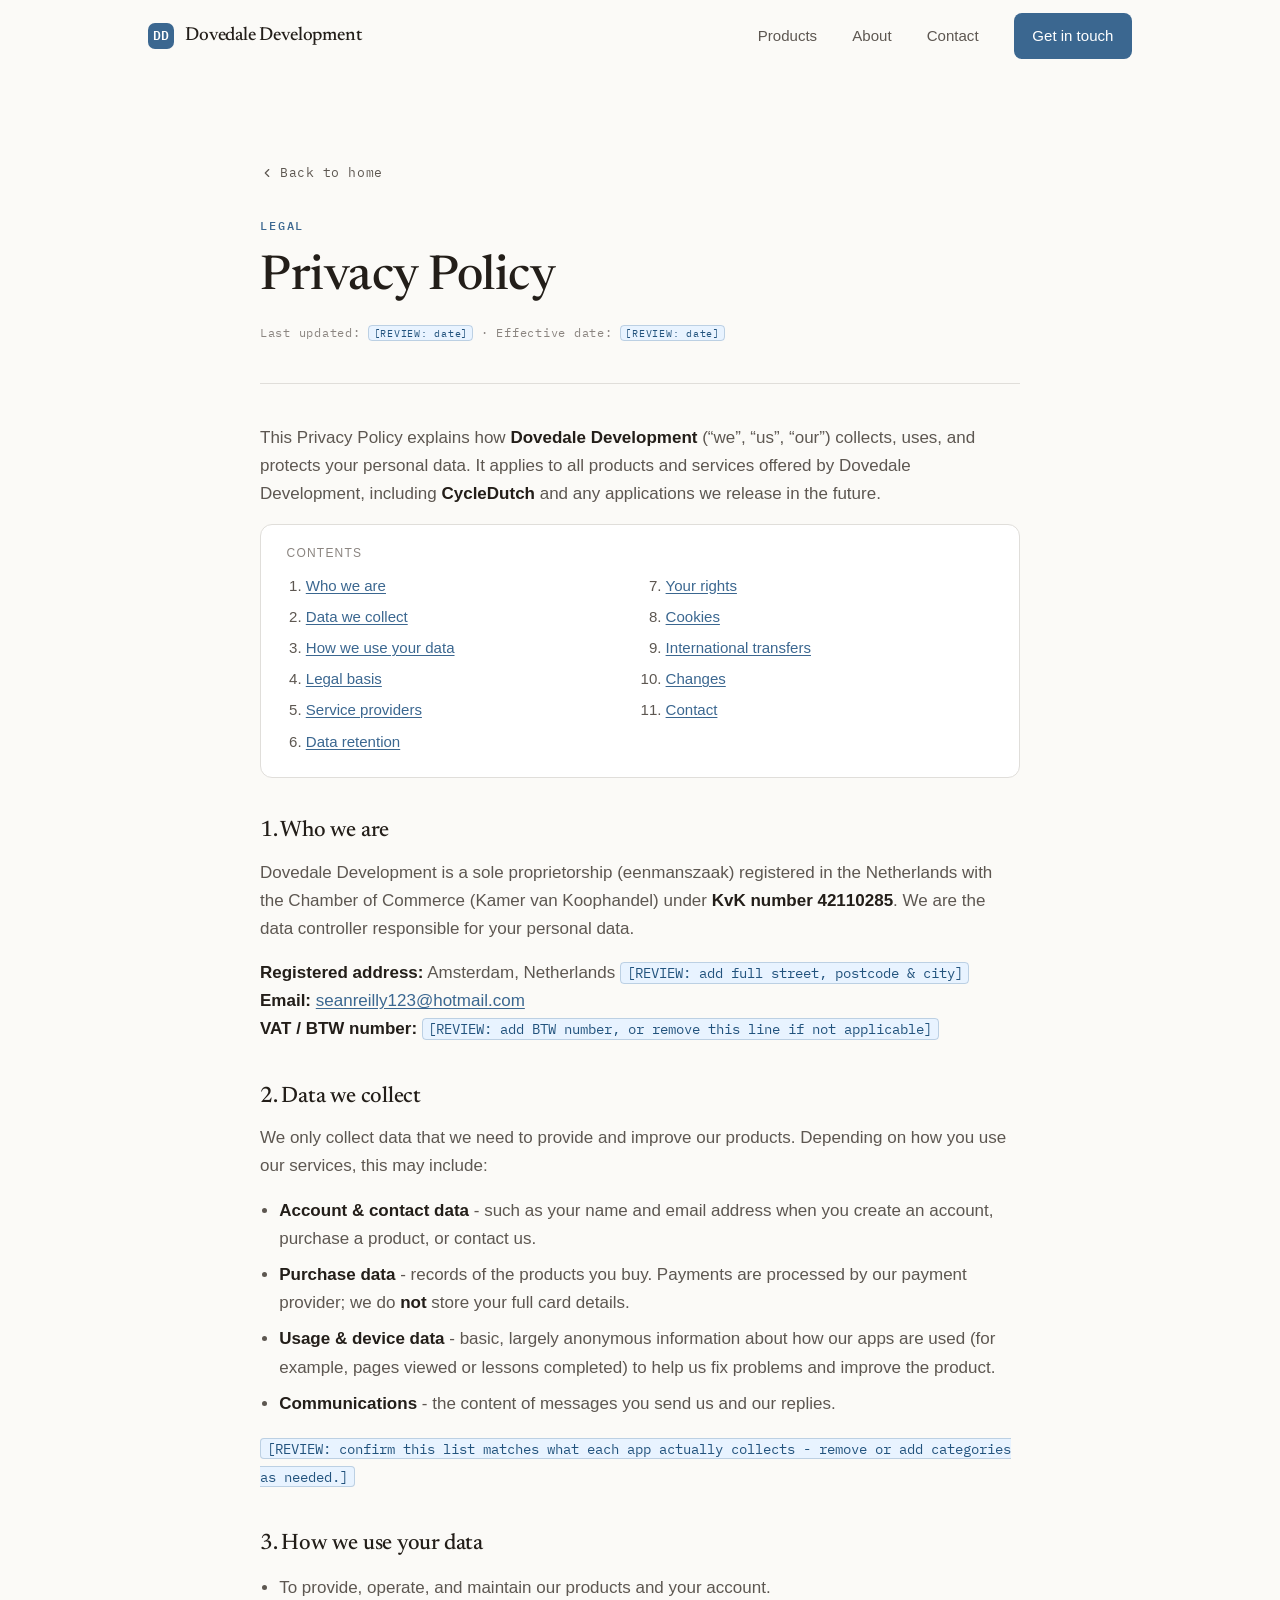
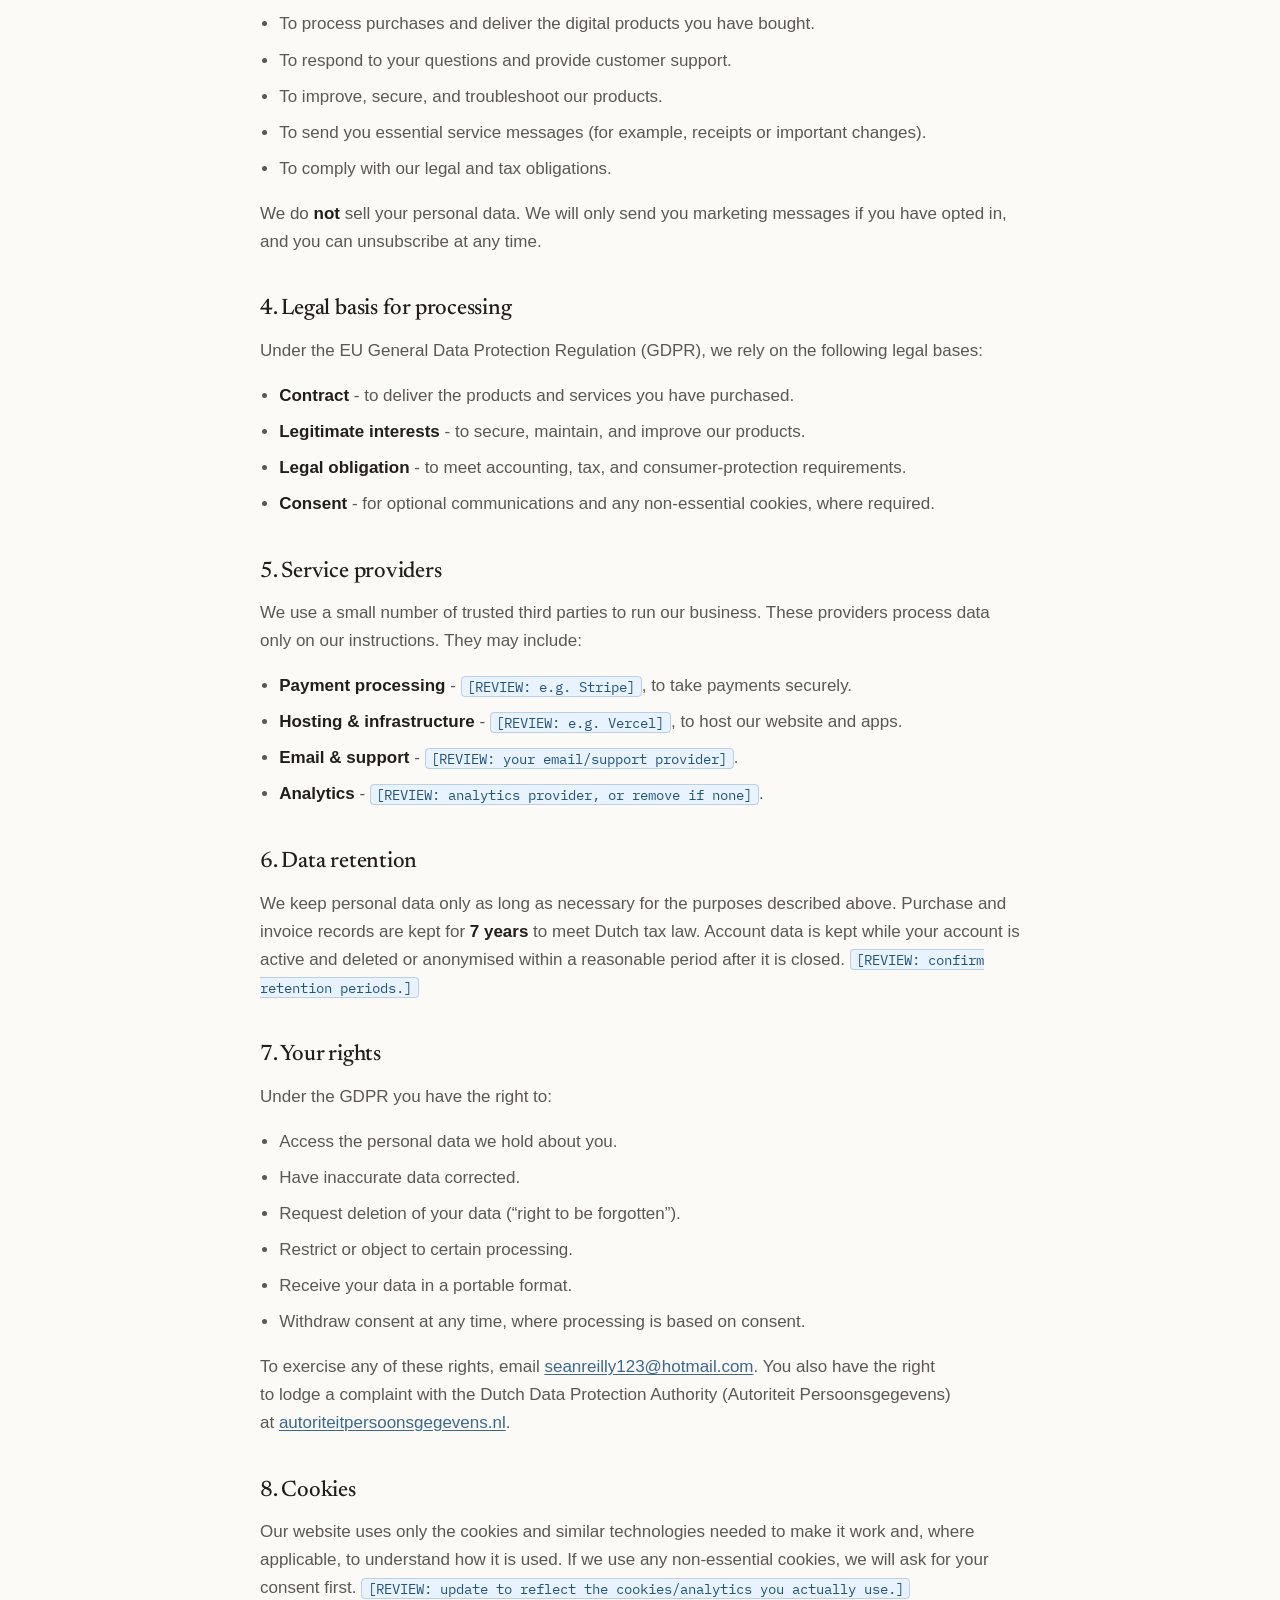
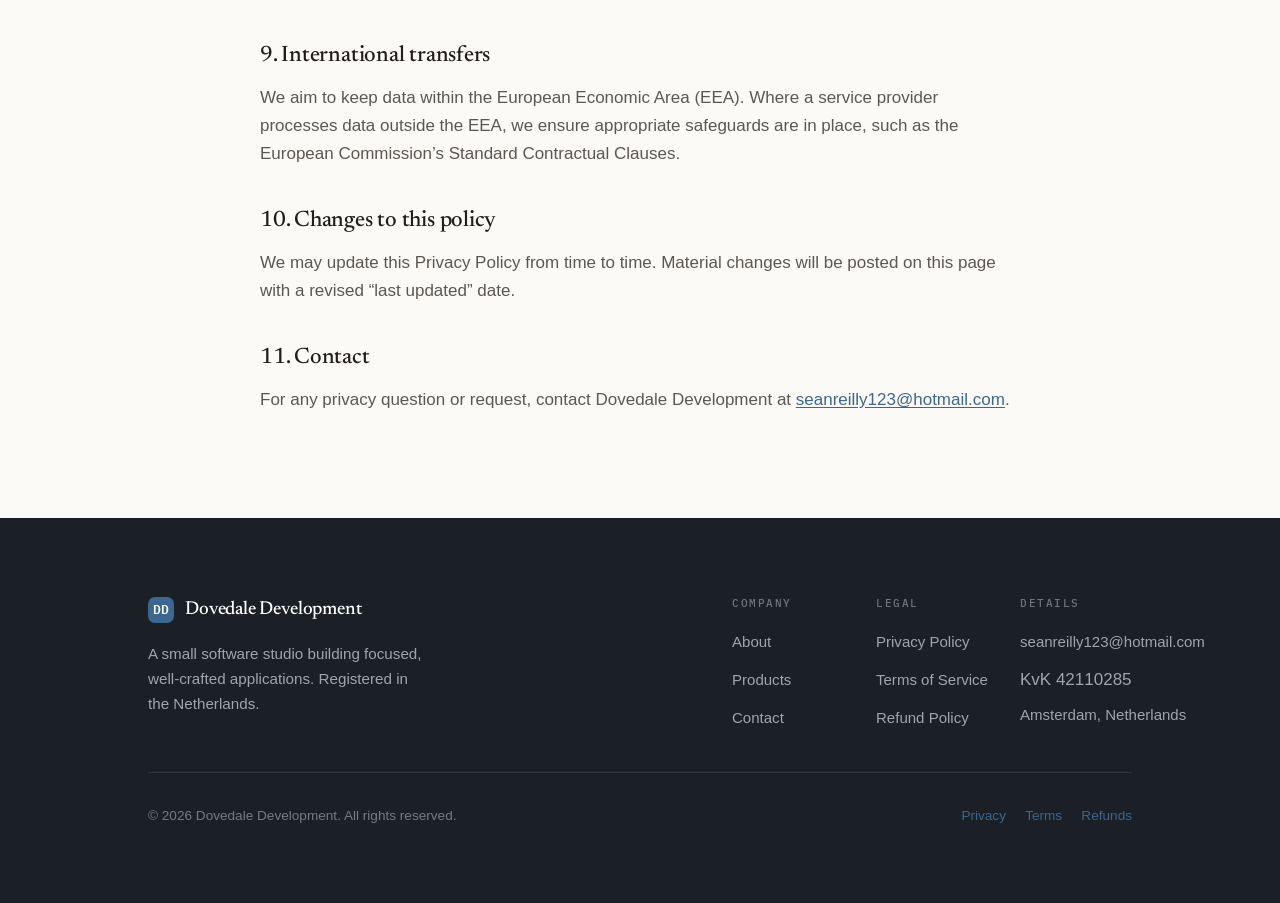
==== privacy.html @ bddafde1 "Add initial implementation of site structure and styles" ====
<!doctype html>
<html lang="en">
  <head>
    <meta charset="UTF-8" />
    <meta name="viewport" content="width=device-width, initial-scale=1.0" />
    <title>Privacy Policy - Dovedale Development</title>
    <meta
      name="description"
      content="Privacy Policy for Dovedale Development and all products it offers, including CycleDutch. Registered in the Netherlands (KvK 42110285)."
    />
    <link
      rel="canonical"
      href="https://dovedaledevelopment.vercel.app/privacy.html"
    />
    <meta property="og:type" content="article" />
    <meta property="og:site_name" content="Dovedale Development" />
    <meta property="og:title" content="Privacy Policy - Dovedale Development" />
    <meta
      property="og:description"
      content="How Dovedale Development collects, uses, and protects personal data across all its products."
    />
    <meta
      property="og:url"
      content="https://dovedaledevelopment.vercel.app/privacy.html"
    />
    <link
      rel="icon"
      href="data:image/svg+xml,%3Csvg xmlns='http://www.w3.org/2000/svg' viewBox='0 0 32 32'%3E%3Crect width='32' height='32' rx='8' fill='%23425a8b'/%3E%3Ctext x='16' y='22' font-family='monospace' font-size='15' font-weight='700' fill='white' text-anchor='middle'%3EDD%3C/text%3E%3C/svg%3E"
    />
    <link rel="preconnect" href="https://fonts.googleapis.com" />
    <link rel="preconnect" href="https://fonts.gstatic.com" crossorigin />
    <link
      href="https://fonts.googleapis.com/css2?family=Newsreader:opsz,wght@6..72,400;6..72,500;6..72,600&family=IBM+Plex+Mono:wght@400;500;600&display=swap"
      rel="stylesheet"
    />
    <link rel="stylesheet" href="styles.css" />
  </head>
  <body>
    <a class="skip-link" href="#main">Skip to content</a>

    <header class="site-header">
      <div class="wrap header-inner">
        <a
          class="brand"
          href="index.html"
          aria-label="Dovedale Development home"
        >
          <span class="mark" aria-hidden="true">DD</span>
          Dovedale Development
        </a>
        <nav class="nav" aria-label="Primary">
          <a href="index.html#products">Products</a>
          <a href="index.html#about">About</a>
          <a href="index.html#contact">Contact</a>
          <a class="btn" href="mailto:seanreilly123@hotmail.com"
            >Get in touch</a
          >
        </nav>
        <button
          class="nav-toggle"
          type="button"
          aria-label="Toggle navigation"
          aria-expanded="false"
        >
          <svg
            viewBox="0 0 24 24"
            fill="none"
            stroke="currentColor"
            stroke-width="2"
            aria-hidden="true"
          >
            <path d="M3 6h18M3 12h18M3 18h18" stroke-linecap="round" />
          </svg>
        </button>
      </div>
    </header>

    <main id="main" class="doc">
      <div class="wrap">
        <div class="doc-inner">
          <a class="back-link" href="index.html">
            <svg
              viewBox="0 0 24 24"
              fill="none"
              stroke="currentColor"
              stroke-width="2"
              aria-hidden="true"
            >
              <path
                d="M15 18l-6-6 6-6"
                stroke-linecap="round"
                stroke-linejoin="round"
              />
            </svg>
            Back to home
          </a>

          <div class="doc-head">
            <p class="eyebrow">Legal</p>
            <h1>Privacy Policy</h1>
            <p class="updated">
              Last updated: <span class="review">[REVIEW: date]</span> ·
              Effective date: <span class="review">[REVIEW: date]</span>
            </p>
          </div>

          <div class="doc-body">
            <p>
              This Privacy Policy explains how
              <strong>Dovedale Development</strong>
              (&ldquo;we&rdquo;, &ldquo;us&rdquo;, &ldquo;our&rdquo;) collects,
              uses, and protects your personal data. It applies to all products
              and services offered by Dovedale Development, including
              <strong>CycleDutch</strong> and any applications we release in the
              future.
            </p>

            <div class="doc-toc">
              <h2>Contents</h2>
              <ol>
                <li><a href="#who">Who we are</a></li>
                <li><a href="#data">Data we collect</a></li>
                <li><a href="#use">How we use your data</a></li>
                <li><a href="#legal-basis">Legal basis</a></li>
                <li><a href="#processors">Service providers</a></li>
                <li><a href="#retention">Data retention</a></li>
                <li><a href="#rights">Your rights</a></li>
                <li><a href="#cookies">Cookies</a></li>
                <li><a href="#transfers">International transfers</a></li>
                <li><a href="#changes">Changes</a></li>
                <li><a href="#contact-privacy">Contact</a></li>
              </ol>
            </div>

            <h2 id="who">1. Who we are</h2>
            <p>
              Dovedale Development is a sole proprietorship (eenmanszaak)
              registered in the Netherlands with the Chamber of Commerce (Kamer
              van Koophandel) under <strong>KvK number 42110285</strong>. We are
              the data controller responsible for your personal data.
            </p>
            <p>
              <strong>Registered address:</strong> Amsterdam, Netherlands
              <span class="review"
                >[REVIEW: add full street, postcode &amp; city]</span
              ><br />
              <strong>Email:</strong>
              <a href="mailto:seanreilly123@hotmail.com"
                >seanreilly123@hotmail.com</a
              ><br />
              <strong>VAT / BTW number:</strong>
              <span class="review"
                >[REVIEW: add BTW number, or remove this line if not
                applicable]</span
              >
            </p>

            <h2 id="data">2. Data we collect</h2>
            <p>
              We only collect data that we need to provide and improve our
              products. Depending on how you use our services, this may include:
            </p>
            <ul>
              <li>
                <strong>Account &amp; contact data</strong> - such as your name
                and email address when you create an account, purchase a
                product, or contact us.
              </li>
              <li>
                <strong>Purchase data</strong> - records of the products you
                buy. Payments are processed by our payment provider; we do
                <strong>not</strong> store your full card details.
              </li>
              <li>
                <strong>Usage &amp; device data</strong> - basic, largely
                anonymous information about how our apps are used (for example,
                pages viewed or lessons completed) to help us fix problems and
                improve the product.
              </li>
              <li>
                <strong>Communications</strong> - the content of messages you
                send us and our replies.
              </li>
            </ul>
            <p>
              <span class="review"
                >[REVIEW: confirm this list matches what each app actually
                collects - remove or add categories as needed.]</span
              >
            </p>

            <h2 id="use">3. How we use your data</h2>
            <ul>
              <li>
                To provide, operate, and maintain our products and your account.
              </li>
              <li>
                To process purchases and deliver the digital products you have
                bought.
              </li>
              <li>
                To respond to your questions and provide customer support.
              </li>
              <li>To improve, secure, and troubleshoot our products.</li>
              <li>
                To send you essential service messages (for example, receipts or
                important changes).
              </li>
              <li>To comply with our legal and tax obligations.</li>
            </ul>
            <p>
              We do <strong>not</strong> sell your personal data. We will only
              send you marketing messages if you have opted in, and you can
              unsubscribe at any time.
            </p>

            <h2 id="legal-basis">4. Legal basis for processing</h2>
            <p>
              Under the EU General Data Protection Regulation (GDPR), we rely on
              the following legal bases:
            </p>
            <ul>
              <li>
                <strong>Contract</strong> - to deliver the products and services
                you have purchased.
              </li>
              <li>
                <strong>Legitimate interests</strong> - to secure, maintain, and
                improve our products.
              </li>
              <li>
                <strong>Legal obligation</strong> - to meet accounting, tax, and
                consumer-protection requirements.
              </li>
              <li>
                <strong>Consent</strong> - for optional communications and any
                non-essential cookies, where required.
              </li>
            </ul>

            <h2 id="processors">5. Service providers</h2>
            <p>
              We use a small number of trusted third parties to run our
              business. These providers process data only on our instructions.
              They may include:
            </p>
            <ul>
              <li>
                <strong>Payment processing</strong> -
                <span class="review">[REVIEW: e.g. Stripe]</span>, to take
                payments securely.
              </li>
              <li>
                <strong>Hosting &amp; infrastructure</strong> -
                <span class="review">[REVIEW: e.g. Vercel]</span>, to host our
                website and apps.
              </li>
              <li>
                <strong>Email &amp; support</strong> -
                <span class="review">[REVIEW: your email/support provider]</span
                >.
              </li>
              <li>
                <strong>Analytics</strong> -
                <span class="review"
                  >[REVIEW: analytics provider, or remove if none]</span
                >.
              </li>
            </ul>

            <h2 id="retention">6. Data retention</h2>
            <p>
              We keep personal data only as long as necessary for the purposes
              described above. Purchase and invoice records are kept for
              <strong>7 years</strong> to meet Dutch tax law. Account data is
              kept while your account is active and deleted or anonymised within
              a reasonable period after it is closed.
              <span class="review">[REVIEW: confirm retention periods.]</span>
            </p>

            <h2 id="rights">7. Your rights</h2>
            <p>Under the GDPR you have the right to:</p>
            <ul>
              <li>Access the personal data we hold about you.</li>
              <li>Have inaccurate data corrected.</li>
              <li>
                Request deletion of your data (&ldquo;right to be
                forgotten&rdquo;).
              </li>
              <li>Restrict or object to certain processing.</li>
              <li>Receive your data in a portable format.</li>
              <li>
                Withdraw consent at any time, where processing is based on
                consent.
              </li>
            </ul>
            <p>
              To exercise any of these rights, email
              <a href="mailto:seanreilly123@hotmail.com"
                >seanreilly123@hotmail.com</a
              >. You also have the right to lodge a complaint with the Dutch
              Data Protection Authority (Autoriteit Persoonsgegevens) at
              <a
                href="https://autoriteitpersoonsgegevens.nl"
                target="_blank"
                rel="noopener"
                >autoriteitpersoonsgegevens.nl</a
              >.
            </p>

            <h2 id="cookies">8. Cookies</h2>
            <p>
              Our website uses only the cookies and similar technologies needed
              to make it work and, where applicable, to understand how it is
              used. If we use any non-essential cookies, we will ask for your
              consent first.
              <span class="review"
                >[REVIEW: update to reflect the cookies/analytics you actually
                use.]</span
              >
            </p>

            <h2 id="transfers">9. International transfers</h2>
            <p>
              We aim to keep data within the European Economic Area (EEA). Where
              a service provider processes data outside the EEA, we ensure
              appropriate safeguards are in place, such as the European
              Commission&rsquo;s Standard Contractual Clauses.
            </p>

            <h2 id="changes">10. Changes to this policy</h2>
            <p>
              We may update this Privacy Policy from time to time. Material
              changes will be posted on this page with a revised &ldquo;last
              updated&rdquo; date.
            </p>

            <h2 id="contact-privacy">11. Contact</h2>
            <p>
              For any privacy question or request, contact Dovedale Development
              at
              <a href="mailto:seanreilly123@hotmail.com"
                >seanreilly123@hotmail.com</a
              >.
            </p>
          </div>
        </div>
      </div>
    </main>

    <footer class="site-footer">
      <div class="wrap">
        <div class="footer-top">
          <div class="footer-brand">
            <a
              class="brand"
              href="index.html"
              aria-label="Dovedale Development home"
            >
              <span class="mark" aria-hidden="true">DD</span>
              Dovedale Development
            </a>
            <p>
              A small software studio building focused, well-crafted
              applications. Registered in the Netherlands.
            </p>
          </div>
          <div class="footer-cols">
            <div class="footer-col">
              <h4>Company</h4>
              <ul>
                <li><a href="index.html#about">About</a></li>
                <li><a href="index.html#products">Products</a></li>
                <li><a href="index.html#contact">Contact</a></li>
              </ul>
            </div>
            <div class="footer-col">
              <h4>Legal</h4>
              <ul>
                <li><a href="privacy.html">Privacy Policy</a></li>
                <li><a href="terms.html">Terms of Service</a></li>
                <li><a href="refunds.html">Refund Policy</a></li>
              </ul>
            </div>
            <div class="footer-col">
              <h4>Details</h4>
              <ul>
                <li>
                  <a href="mailto:seanreilly123@hotmail.com"
                    >seanreilly123@hotmail.com</a
                  >
                </li>
                <li>KvK 42110285</li>
                <li><address>Amsterdam, Netherlands</address></li>
              </ul>
            </div>
          </div>
        </div>
        <div class="footer-bottom">
          <span
            >© <span data-year>2026</span> Dovedale Development. All rights
            reserved.</span
          >
          <span class="legal-mini">
            <a href="privacy.html">Privacy</a>
            <a href="terms.html">Terms</a>
            <a href="refunds.html">Refunds</a>
          </span>
        </div>
      </div>
    </footer>

    <script src="script.js"></script>
  </body>
</html>
---- styles.css ----
/* ============================================================
   Dovedale Development - shared stylesheet
   Plain CSS3. No build step. Mobile-first.
   ============================================================ */

:root {
  /* Type */
  --font-display: "Newsreader", Georgia, "Times New Roman", serif;
  --font-body:
    -apple-system, BlinkMacSystemFont, "Segoe UI", Roboto, "Helvetica Neue",
    Arial, sans-serif;
  --font-mono:
    "IBM Plex Mono", ui-monospace, SFMono-Regular, Menlo, Consolas, monospace;

  /* Warm near-neutral palette */
  --bg: oklch(0.985 0.004 85);
  --surface: oklch(1 0 0);
  --ink: oklch(0.24 0.012 65);
  --ink-soft: oklch(0.46 0.012 65);
  --ink-faint: oklch(0.62 0.01 65);
  --border: oklch(0.9 0.006 80);
  --border-strong: oklch(0.82 0.008 75);

  /* Single muted accent */
  --accent: oklch(0.5 0.082 248);
  --accent-hover: oklch(0.43 0.088 248);
  --accent-tint: oklch(0.96 0.02 248);

  /* Dark footer */
  --dark: oklch(0.24 0.014 260);
  --dark-soft: oklch(0.72 0.012 260);
  --dark-border: oklch(0.34 0.014 260);

  --maxw: 1080px;
  --gutter: clamp(20px, 5vw, 48px);
  --radius: 12px;
  --shadow:
    0 1px 2px oklch(0.24 0.02 65 / 0.05), 0 8px 24px oklch(0.24 0.02 65 / 0.05);
}

/* ---------- Reset ---------- */
*,
*::before,
*::after {
  box-sizing: border-box;
}
html {
  -webkit-text-size-adjust: 100%;
  scroll-behavior: smooth;
}
@media (prefers-reduced-motion: reduce) {
  html {
    scroll-behavior: auto;
  }
  * {
    animation-duration: 0.001ms !important;
    transition-duration: 0.001ms !important;
  }
}
body {
  margin: 0;
  background: var(--bg);
  color: var(--ink);
  font-family: var(--font-body);
  font-size: 17px;
  line-height: 1.65;
  -webkit-font-smoothing: antialiased;
  text-rendering: optimizeLegibility;
}
img {
  max-width: 100%;
  display: block;
}
h1,
h2,
h3 {
  font-family: var(--font-display);
  font-weight: 500;
  line-height: 1.12;
  letter-spacing: -0.01em;
  color: var(--ink);
  margin: 0;
  text-wrap: balance;
}
p {
  margin: 0;
  text-wrap: pretty;
}
a {
  color: var(--accent);
  text-decoration: none;
  transition: color 0.18s ease;
}
a:hover {
  color: var(--accent-hover);
}

/* ---------- Utilities ---------- */
.wrap {
  width: 100%;
  max-width: var(--maxw);
  margin-inline: auto;
  padding-inline: var(--gutter);
}
.eyebrow {
  font-family: var(--font-mono);
  font-size: 0.72rem;
  letter-spacing: 0.16em;
  text-transform: uppercase;
  color: var(--accent);
  margin: 0 0 1.1rem;
  font-weight: 500;
}
.skip-link {
  position: absolute;
  left: -9999px;
  top: 0;
  background: var(--ink);
  color: var(--bg);
  padding: 0.6rem 1rem;
  border-radius: 0 0 8px 0;
  z-index: 100;
}
.skip-link:focus {
  left: 0;
}
:focus-visible {
  outline: 2px solid var(--accent);
  outline-offset: 3px;
  border-radius: 3px;
}

/* ---------- Header ---------- */
.site-header {
  position: sticky;
  top: 0;
  z-index: 40;
  background: color-mix(in oklch, var(--bg) 88%, transparent);
  backdrop-filter: saturate(1.4) blur(10px);
  border-bottom: 1px solid transparent;
  transition:
    border-color 0.25s ease,
    background 0.25s ease;
}
.site-header.scrolled {
  border-bottom-color: var(--border);
  background: color-mix(in oklch, var(--bg) 94%, transparent);
}
.header-inner {
  display: flex;
  align-items: center;
  justify-content: space-between;
  gap: 1rem;
  min-height: 72px;
}
.brand {
  display: inline-flex;
  align-items: center;
  gap: 0.7rem;
  font-family: var(--font-display);
  font-size: 1.18rem;
  font-weight: 500;
  letter-spacing: -0.01em;
  color: var(--ink);
}
.brand:hover {
  color: var(--ink);
}
.brand .mark {
  width: 26px;
  height: 26px;
  border-radius: 7px;
  background: var(--accent);
  display: inline-grid;
  place-items: center;
  color: #fff;
  font-family: var(--font-mono);
  font-size: 0.82rem;
  font-weight: 600;
  letter-spacing: 0;
  flex: none;
}
.nav {
  display: flex;
  align-items: center;
  gap: clamp(1rem, 3vw, 2.2rem);
}
.nav a {
  color: var(--ink-soft);
  font-size: 0.94rem;
  font-weight: 500;
}
.nav a:hover {
  color: var(--ink);
}
.nav .btn {
  color: #fff;
}
.nav .btn:hover {
  color: #fff;
}
.btn {
  display: inline-flex;
  align-items: center;
  gap: 0.45rem;
  background: var(--accent);
  color: #fff;
  padding: 0.6rem 1.1rem;
  border-radius: 8px;
  font-size: 0.92rem;
  font-weight: 500;
  border: 1px solid transparent;
  transition:
    background 0.18s ease,
    transform 0.18s ease;
}
.btn:hover {
  background: var(--accent-hover);
  color: #fff;
}
.btn.ghost {
  background: transparent;
  color: var(--ink);
  border-color: var(--border-strong);
}
.btn.ghost:hover {
  background: var(--surface);
  border-color: var(--ink-faint);
  color: var(--ink);
}
.nav-toggle {
  display: none;
  background: none;
  border: 1px solid var(--border-strong);
  border-radius: 8px;
  width: 42px;
  height: 42px;
  cursor: pointer;
  color: var(--ink);
  align-items: center;
  justify-content: center;
}
.nav-toggle svg {
  width: 20px;
  height: 20px;
}

/* ---------- Sections ---------- */
main {
  display: block;
}
section {
  padding-block: clamp(56px, 9vw, 104px);
}
.section-head {
  max-width: 640px;
  margin-bottom: clamp(32px, 5vw, 56px);
}
.section-head h2 {
  font-size: clamp(1.8rem, 4vw, 2.6rem);
}
.section-head p {
  color: var(--ink-soft);
  font-size: 1.08rem;
  margin-top: 1rem;
}

/* ---------- Hero ---------- */
.hero {
  padding-block: clamp(72px, 13vw, 148px);
  position: relative;
  overflow: hidden;
}
.hero::before {
  content: "";
  position: absolute;
  inset: 0;
  background: radial-gradient(
    120% 80% at 82% -10%,
    var(--accent-tint),
    transparent 55%
  );
  pointer-events: none;
}
.hero-inner {
  position: relative;
  max-width: 780px;
}
.hero h1 {
  font-size: clamp(2.6rem, 7vw, 4.6rem);
  letter-spacing: -0.02em;
}
.hero .lede {
  font-size: clamp(1.1rem, 2.2vw, 1.35rem);
  color: var(--ink-soft);
  margin-top: 1.5rem;
  max-width: 56ch;
}
.hero-actions {
  display: flex;
  flex-wrap: wrap;
  gap: 0.8rem;
  margin-top: 2.4rem;
}
.hero-meta {
  display: flex;
  flex-wrap: wrap;
  gap: 0.5rem 1.6rem;
  margin-top: 3rem;
  font-family: var(--font-mono);
  font-size: 0.78rem;
  letter-spacing: 0.04em;
  color: var(--ink-faint);
}
.hero-meta span {
  display: inline-flex;
  align-items: center;
  gap: 0.5rem;
}
.hero-meta span::before {
  content: "";
  width: 6px;
  height: 6px;
  border-radius: 50%;
  background: var(--accent);
}

/* ---------- What we do ---------- */
.about {
  border-top: 1px solid var(--border);
}
.about-grid {
  display: grid;
  gap: clamp(28px, 5vw, 56px);
  grid-template-columns: 1fr;
}
.about-lead {
  font-family: var(--font-display);
  font-size: clamp(1.4rem, 3vw, 2rem);
  line-height: 1.35;
  color: var(--ink);
  max-width: 22ch;
}
.about-cols {
  display: grid;
  gap: clamp(24px, 4vw, 40px);
  grid-template-columns: 1fr;
}
.about-cols p {
  color: var(--ink-soft);
}
.about-cols h3 {
  font-family: var(--font-body);
  font-size: 0.82rem;
  font-weight: 600;
  letter-spacing: 0.02em;
  text-transform: uppercase;
  color: var(--ink);
  margin-bottom: 0.6rem;
}

/* ---------- Products ---------- */
.products {
  border-top: 1px solid var(--border);
}
.card-grid {
  display: grid;
  gap: clamp(18px, 3vw, 26px);
  grid-template-columns: repeat(auto-fill, minmax(300px, 1fr));
}
.product-card {
  display: flex;
  flex-direction: column;
  background: var(--surface);
  border: 1px solid var(--border);
  border-radius: var(--radius);
  padding: clamp(24px, 3vw, 32px);
  transition:
    border-color 0.2s ease,
    box-shadow 0.2s ease,
    transform 0.2s ease;
}
.product-card:hover {
  border-color: var(--border-strong);
  box-shadow: var(--shadow);
  transform: translateY(-2px);
}
.product-card .card-top {
  display: flex;
  align-items: center;
  justify-content: space-between;
  gap: 1rem;
  margin-bottom: 1.4rem;
}
.product-logo {
  width: 46px;
  height: 46px;
  border-radius: 11px;
  display: grid;
  place-items: center;
  font-family: var(--font-display);
  font-size: 1.3rem;
  font-weight: 600;
  color: #fff;
  flex: none;
}
.pill {
  font-family: var(--font-mono);
  font-size: 0.66rem;
  letter-spacing: 0.12em;
  text-transform: uppercase;
  color: var(--ink-soft);
  border: 1px solid var(--border-strong);
  border-radius: 999px;
  padding: 0.28rem 0.66rem;
  white-space: nowrap;
}
.product-card h3 {
  font-size: 1.45rem;
}
.product-card p {
  color: var(--ink-soft);
  margin-top: 0.6rem;
  flex: 1;
}
.product-card .card-link {
  display: inline-flex;
  align-items: center;
  gap: 0.4rem;
  margin-top: 1.6rem;
  font-weight: 500;
  font-size: 0.95rem;
}
.product-card .card-link svg {
  width: 15px;
  height: 15px;
  transition: transform 0.18s ease;
}
.product-card:hover .card-link svg {
  transform: translate(2px, -2px);
}
.card-note {
  margin-top: clamp(28px, 4vw, 40px);
  font-size: 0.95rem;
  color: var(--ink-faint);
}

/* ---------- Contact ---------- */
.contact {
  border-top: 1px solid var(--border);
}
.contact-grid {
  display: grid;
  gap: clamp(32px, 6vw, 72px);
  grid-template-columns: 1fr;
  align-items: start;
}
.contact-details {
  display: grid;
  gap: 0;
  border-top: 1px solid var(--border);
}
.detail-row {
  display: grid;
  grid-template-columns: 1fr;
  gap: 0.15rem;
  padding-block: 1.15rem;
  border-bottom: 1px solid var(--border);
}
.detail-row dt {
  font-family: var(--font-mono);
  font-size: 0.72rem;
  letter-spacing: 0.12em;
  text-transform: uppercase;
  color: var(--ink-faint);
}
.detail-row dd {
  margin: 0;
  font-size: 1.05rem;
  color: var(--ink);
}

/* ---------- Footer ---------- */
.site-footer {
  background: var(--dark);
  color: var(--dark-soft);
  padding-block: clamp(48px, 7vw, 76px);
}
.footer-top {
  display: grid;
  gap: 2.5rem;
  grid-template-columns: 1fr;
  padding-bottom: 2.5rem;
  border-bottom: 1px solid var(--dark-border);
}
.footer-brand .brand {
  color: #fff;
}
.footer-brand p {
  margin-top: 1rem;
  max-width: 34ch;
  font-size: 0.95rem;
  color: var(--dark-soft);
}
.footer-cols {
  display: grid;
  grid-template-columns: repeat(2, minmax(0, 1fr));
  gap: 2rem;
}
.footer-col h4 {
  font-family: var(--font-mono);
  font-size: 0.7rem;
  letter-spacing: 0.14em;
  text-transform: uppercase;
  color: oklch(0.56 0.012 260);
  margin: 0 0 1rem;
  font-weight: 500;
}
.footer-col ul {
  list-style: none;
  margin: 0;
  padding: 0;
  display: grid;
  gap: 0.6rem;
}
.footer-col a,
.footer-col address {
  color: var(--dark-soft);
  font-size: 0.94rem;
  font-style: normal;
  line-height: 1.5;
}
.footer-col a:hover {
  color: #fff;
}
.footer-bottom {
  display: flex;
  flex-wrap: wrap;
  gap: 0.8rem 1.5rem;
  justify-content: space-between;
  align-items: center;
  padding-top: 2rem;
  font-size: 0.85rem;
  color: oklch(0.58 0.012 260);
}
.footer-bottom .legal-mini {
  display: flex;
  gap: 1.2rem;
  flex-wrap: wrap;
}

/* ---------- Legal / document pages ---------- */
.doc {
  padding-block: clamp(48px, 8vw, 88px);
}
.doc-inner {
  max-width: 760px;
  margin-inline: auto;
}
.doc-head {
  padding-bottom: clamp(28px, 4vw, 40px);
  margin-bottom: clamp(28px, 4vw, 40px);
  border-bottom: 1px solid var(--border);
}
.doc-head h1 {
  font-size: clamp(2rem, 5vw, 3rem);
}
.doc-head .updated {
  font-family: var(--font-mono);
  font-size: 0.78rem;
  letter-spacing: 0.06em;
  color: var(--ink-faint);
  margin-top: 1rem;
}
.doc-body h2 {
  font-size: 1.4rem;
  margin-top: 2.6rem;
  margin-bottom: 0.9rem;
}
.doc-body h3 {
  font-family: var(--font-body);
  font-size: 1.02rem;
  font-weight: 600;
  margin-top: 1.6rem;
  margin-bottom: 0.5rem;
}
.doc-body p,
.doc-body li {
  color: var(--ink-soft);
  margin-bottom: 1rem;
}
.doc-body ul {
  padding-left: 1.2rem;
}
.doc-body li {
  margin-bottom: 0.5rem;
}
.doc-body strong {
  color: var(--ink);
}
.doc-body a {
  text-decoration: underline;
  text-underline-offset: 2px;
}
.review {
  background: var(--accent-tint);
  color: var(--accent-hover);
  font-family: var(--font-mono);
  font-size: 0.82em;
  padding: 0.05em 0.4em;
  border-radius: 4px;
  border: 1px solid color-mix(in oklch, var(--accent) 25%, transparent);
}
.doc-toc {
  background: var(--surface);
  border: 1px solid var(--border);
  border-radius: var(--radius);
  padding: 1.4rem 1.6rem;
  margin-bottom: 2.4rem;
}
.doc-toc h2 {
  font-family: var(--font-body);
  font-size: 0.75rem;
  letter-spacing: 0.1em;
  text-transform: uppercase;
  color: var(--ink-faint);
  margin: 0 0 0.8rem;
}
.doc-toc ol {
  margin: 0;
  padding-left: 1.2rem;
  color: var(--ink-soft);
  columns: 2;
  column-gap: 2rem;
  font-size: 0.94rem;
}
.doc-toc li {
  margin-bottom: 0.4rem;
}
.back-link {
  display: inline-flex;
  align-items: center;
  gap: 0.4rem;
  font-family: var(--font-mono);
  font-size: 0.8rem;
  letter-spacing: 0.04em;
  color: var(--ink-soft);
  margin-bottom: 2rem;
}
.back-link:hover {
  color: var(--accent);
}
.back-link svg {
  width: 14px;
  height: 14px;
}

/* ---------- Responsive ---------- */
@media (min-width: 720px) {
  .about-grid {
    grid-template-columns: 0.85fr 1.15fr;
  }
  .about-cols {
    grid-template-columns: 1fr 1fr;
  }
  .contact-grid {
    grid-template-columns: 0.9fr 1.1fr;
  }
  .contact-details {
    border-top: none;
  }
  .detail-row {
    grid-template-columns: 200px 1fr;
    align-items: baseline;
    gap: 1.5rem;
  }
  .footer-top {
    grid-template-columns: 1.3fr 1fr;
    gap: 4rem;
  }
  .footer-cols {
    grid-template-columns: repeat(3, minmax(0, 1fr));
  }
}

@media (max-width: 719px) {
  .nav {
    position: fixed;
    inset: 72px 0 auto 0;
    flex-direction: column;
    align-items: stretch;
    gap: 0;
    background: var(--surface);
    border-bottom: 1px solid var(--border);
    padding: 0.5rem var(--gutter) 1.2rem;
    box-shadow: var(--shadow);
    transform: translateY(-140%);
    opacity: 0;
    pointer-events: none;
    transition:
      transform 0.28s ease,
      opacity 0.28s ease;
  }
  .nav.open {
    transform: translateY(0);
    opacity: 1;
    pointer-events: auto;
  }
  .nav a {
    padding-block: 0.85rem;
    border-bottom: 1px solid var(--border);
    font-size: 1.05rem;
  }
  .nav a:last-child {
    border-bottom: none;
  }
  .nav .btn {
    margin-top: 0.9rem;
    justify-content: center;
    padding-block: 0.8rem;
  }
  .nav-toggle {
    display: inline-flex;
  }
}
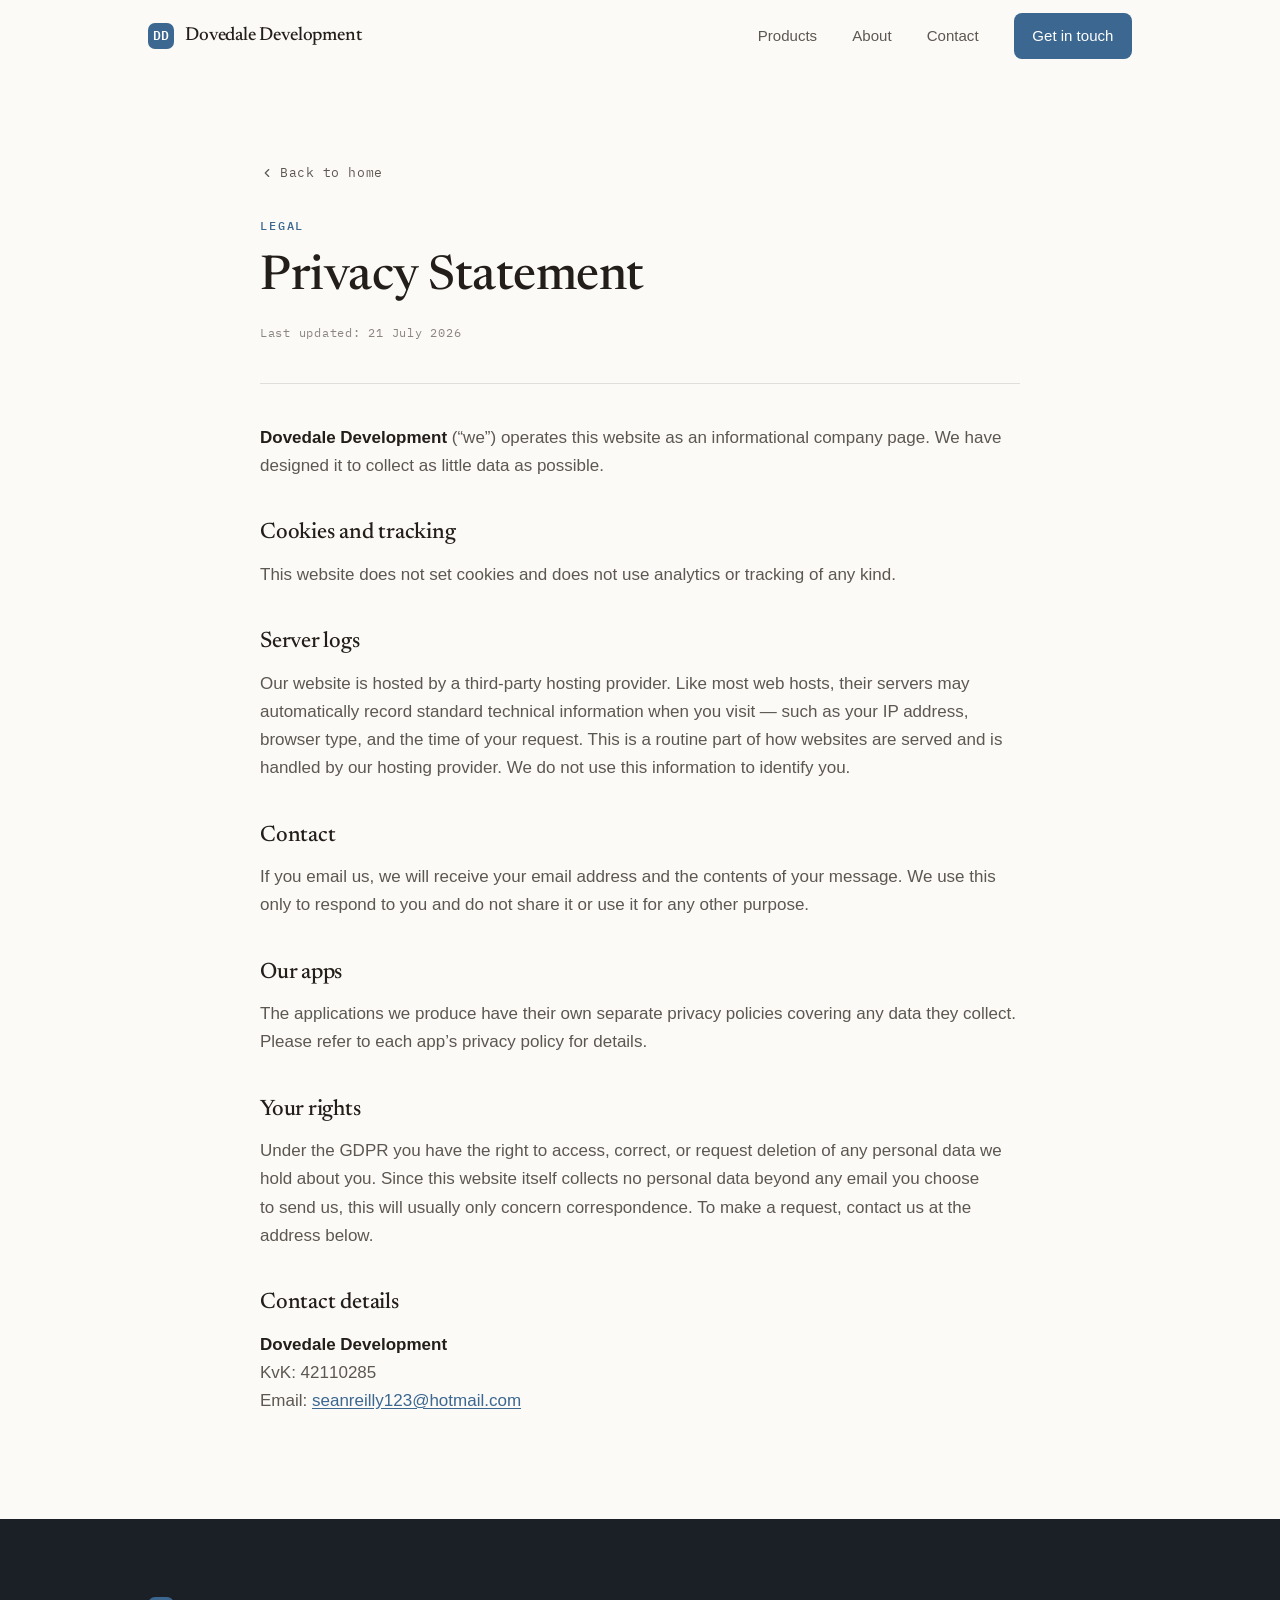
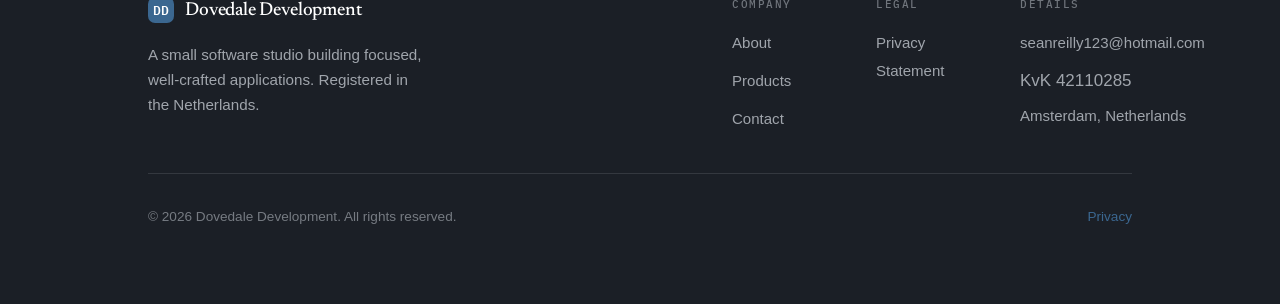
==== commit 98241041: "Refactor legal documentation: update privacy policy to privacy statement, remove terms of service an" ====
--- a/privacy.html
+++ b/privacy.html
@@ -3,10 +3,10 @@
   <head>
     <meta charset="UTF-8" />
     <meta name="viewport" content="width=device-width, initial-scale=1.0" />
-    <title>Privacy Policy - Dovedale Development</title>
+    <title>Privacy Statement - Dovedale Development</title>
     <meta
       name="description"
-      content="Privacy Policy for Dovedale Development and all products it offers, including CycleDutch. Registered in the Netherlands (KvK 42110285)."
+      content="Privacy Statement for the Dovedale Development website. No cookies, no analytics, no tracking. Registered in the Netherlands (KvK 42110285)."
     />
     <link
       rel="canonical"
@@ -14,10 +14,13 @@
     />
     <meta property="og:type" content="article" />
     <meta property="og:site_name" content="Dovedale Development" />
-    <meta property="og:title" content="Privacy Policy - Dovedale Development" />
+    <meta
+      property="og:title"
+      content="Privacy Statement - Dovedale Development"
+    />
     <meta
       property="og:description"
-      content="How Dovedale Development collects, uses, and protects personal data across all its products."
+      content="This website sets no cookies and uses no analytics or tracking of any kind."
     />
     <meta
       property="og:url"
@@ -27,12 +30,7 @@
       rel="icon"
       href="data:image/svg+xml,%3Csvg xmlns='http://www.w3.org/2000/svg' viewBox='0 0 32 32'%3E%3Crect width='32' height='32' rx='8' fill='%23425a8b'/%3E%3Ctext x='16' y='22' font-family='monospace' font-size='15' font-weight='700' fill='white' text-anchor='middle'%3EDD%3C/text%3E%3C/svg%3E"
     />
-    <link rel="preconnect" href="https://fonts.googleapis.com" />
-    <link rel="preconnect" href="https://fonts.gstatic.com" crossorigin />
-    <link
-      href="https://fonts.googleapis.com/css2?family=Newsreader:opsz,wght@6..72,400;6..72,500;6..72,600&family=IBM+Plex+Mono:wght@400;500;600&display=swap"
-      rel="stylesheet"
-    />
+    <link rel="stylesheet" href="fonts.css" />
     <link rel="stylesheet" href="styles.css" />
   </head>
   <body>
@@ -97,251 +95,64 @@
 
           <div class="doc-head">
             <p class="eyebrow">Legal</p>
-            <h1>Privacy Policy</h1>
-            <p class="updated">
-              Last updated: <span class="review">[REVIEW: date]</span> ·
-              Effective date: <span class="review">[REVIEW: date]</span>
-            </p>
+            <h1>Privacy Statement</h1>
+            <p class="updated">Last updated: 21 July 2026</p>
           </div>
 
           <div class="doc-body">
             <p>
-              This Privacy Policy explains how
-              <strong>Dovedale Development</strong>
-              (&ldquo;we&rdquo;, &ldquo;us&rdquo;, &ldquo;our&rdquo;) collects,
-              uses, and protects your personal data. It applies to all products
-              and services offered by Dovedale Development, including
-              <strong>CycleDutch</strong> and any applications we release in the
-              future.
-            </p>
-
-            <div class="doc-toc">
-              <h2>Contents</h2>
-              <ol>
-                <li><a href="#who">Who we are</a></li>
-                <li><a href="#data">Data we collect</a></li>
-                <li><a href="#use">How we use your data</a></li>
-                <li><a href="#legal-basis">Legal basis</a></li>
-                <li><a href="#processors">Service providers</a></li>
-                <li><a href="#retention">Data retention</a></li>
-                <li><a href="#rights">Your rights</a></li>
-                <li><a href="#cookies">Cookies</a></li>
-                <li><a href="#transfers">International transfers</a></li>
-                <li><a href="#changes">Changes</a></li>
-                <li><a href="#contact-privacy">Contact</a></li>
-              </ol>
-            </div>
-
-            <h2 id="who">1. Who we are</h2>
-            <p>
-              Dovedale Development is a sole proprietorship (eenmanszaak)
-              registered in the Netherlands with the Chamber of Commerce (Kamer
-              van Koophandel) under <strong>KvK number 42110285</strong>. We are
-              the data controller responsible for your personal data.
-            </p>
-            <p>
-              <strong>Registered address:</strong> Amsterdam, Netherlands
-              <span class="review"
-                >[REVIEW: add full street, postcode &amp; city]</span
-              ><br />
-              <strong>Email:</strong>
+              <strong>Dovedale Development</strong> (&ldquo;we&rdquo;) operates
+              this website as an informational company page. We have designed it
+              to collect as little data as possible.
+            </p>
+
+            <h2 id="cookies">Cookies and tracking</h2>
+            <p>
+              This website does not set cookies and does not use analytics or
+              tracking of any kind.
+            </p>
+
+            <h2 id="server-logs">Server logs</h2>
+            <p>
+              Our website is hosted by a third-party hosting provider. Like most
+              web hosts, their servers may automatically record standard
+              technical information when you visit &mdash; such as your IP
+              address, browser type, and the time of your request. This is a
+              routine part of how websites are served and is handled by our
+              hosting provider. We do not use this information to identify you.
+            </p>
+
+            <h2 id="contact">Contact</h2>
+            <p>
+              If you email us, we will receive your email address and the
+              contents of your message. We use this only to respond to you and
+              do not share it or use it for any other purpose.
+            </p>
+
+            <h2 id="our-apps">Our apps</h2>
+            <p>
+              The applications we produce have their own separate privacy
+              policies covering any data they collect. Please refer to each
+              app&rsquo;s privacy policy for details.
+            </p>
+
+            <h2 id="your-rights">Your rights</h2>
+            <p>
+              Under the GDPR you have the right to access, correct, or request
+              deletion of any personal data we hold about you. Since this
+              website itself collects no personal data beyond any email you
+              choose to send us, this will usually only concern correspondence.
+              To make a request, contact us at the address below.
+            </p>
+
+            <h2 id="contact-details">Contact details</h2>
+            <p>
+              <strong>Dovedale Development</strong><br />
+              KvK: 42110285<br />
+              Email:
               <a href="mailto:seanreilly123@hotmail.com"
                 >seanreilly123@hotmail.com</a
-              ><br />
-              <strong>VAT / BTW number:</strong>
-              <span class="review"
-                >[REVIEW: add BTW number, or remove this line if not
-                applicable]</span
               >
-            </p>
-
-            <h2 id="data">2. Data we collect</h2>
-            <p>
-              We only collect data that we need to provide and improve our
-              products. Depending on how you use our services, this may include:
-            </p>
-            <ul>
-              <li>
-                <strong>Account &amp; contact data</strong> - such as your name
-                and email address when you create an account, purchase a
-                product, or contact us.
-              </li>
-              <li>
-                <strong>Purchase data</strong> - records of the products you
-                buy. Payments are processed by our payment provider; we do
-                <strong>not</strong> store your full card details.
-              </li>
-              <li>
-                <strong>Usage &amp; device data</strong> - basic, largely
-                anonymous information about how our apps are used (for example,
-                pages viewed or lessons completed) to help us fix problems and
-                improve the product.
-              </li>
-              <li>
-                <strong>Communications</strong> - the content of messages you
-                send us and our replies.
-              </li>
-            </ul>
-            <p>
-              <span class="review"
-                >[REVIEW: confirm this list matches what each app actually
-                collects - remove or add categories as needed.]</span
-              >
-            </p>
-
-            <h2 id="use">3. How we use your data</h2>
-            <ul>
-              <li>
-                To provide, operate, and maintain our products and your account.
-              </li>
-              <li>
-                To process purchases and deliver the digital products you have
-                bought.
-              </li>
-              <li>
-                To respond to your questions and provide customer support.
-              </li>
-              <li>To improve, secure, and troubleshoot our products.</li>
-              <li>
-                To send you essential service messages (for example, receipts or
-                important changes).
-              </li>
-              <li>To comply with our legal and tax obligations.</li>
-            </ul>
-            <p>
-              We do <strong>not</strong> sell your personal data. We will only
-              send you marketing messages if you have opted in, and you can
-              unsubscribe at any time.
-            </p>
-
-            <h2 id="legal-basis">4. Legal basis for processing</h2>
-            <p>
-              Under the EU General Data Protection Regulation (GDPR), we rely on
-              the following legal bases:
-            </p>
-            <ul>
-              <li>
-                <strong>Contract</strong> - to deliver the products and services
-                you have purchased.
-              </li>
-              <li>
-                <strong>Legitimate interests</strong> - to secure, maintain, and
-                improve our products.
-              </li>
-              <li>
-                <strong>Legal obligation</strong> - to meet accounting, tax, and
-                consumer-protection requirements.
-              </li>
-              <li>
-                <strong>Consent</strong> - for optional communications and any
-                non-essential cookies, where required.
-              </li>
-            </ul>
-
-            <h2 id="processors">5. Service providers</h2>
-            <p>
-              We use a small number of trusted third parties to run our
-              business. These providers process data only on our instructions.
-              They may include:
-            </p>
-            <ul>
-              <li>
-                <strong>Payment processing</strong> -
-                <span class="review">[REVIEW: e.g. Stripe]</span>, to take
-                payments securely.
-              </li>
-              <li>
-                <strong>Hosting &amp; infrastructure</strong> -
-                <span class="review">[REVIEW: e.g. Vercel]</span>, to host our
-                website and apps.
-              </li>
-              <li>
-                <strong>Email &amp; support</strong> -
-                <span class="review">[REVIEW: your email/support provider]</span
-                >.
-              </li>
-              <li>
-                <strong>Analytics</strong> -
-                <span class="review"
-                  >[REVIEW: analytics provider, or remove if none]</span
-                >.
-              </li>
-            </ul>
-
-            <h2 id="retention">6. Data retention</h2>
-            <p>
-              We keep personal data only as long as necessary for the purposes
-              described above. Purchase and invoice records are kept for
-              <strong>7 years</strong> to meet Dutch tax law. Account data is
-              kept while your account is active and deleted or anonymised within
-              a reasonable period after it is closed.
-              <span class="review">[REVIEW: confirm retention periods.]</span>
-            </p>
-
-            <h2 id="rights">7. Your rights</h2>
-            <p>Under the GDPR you have the right to:</p>
-            <ul>
-              <li>Access the personal data we hold about you.</li>
-              <li>Have inaccurate data corrected.</li>
-              <li>
-                Request deletion of your data (&ldquo;right to be
-                forgotten&rdquo;).
-              </li>
-              <li>Restrict or object to certain processing.</li>
-              <li>Receive your data in a portable format.</li>
-              <li>
-                Withdraw consent at any time, where processing is based on
-                consent.
-              </li>
-            </ul>
-            <p>
-              To exercise any of these rights, email
-              <a href="mailto:seanreilly123@hotmail.com"
-                >seanreilly123@hotmail.com</a
-              >. You also have the right to lodge a complaint with the Dutch
-              Data Protection Authority (Autoriteit Persoonsgegevens) at
-              <a
-                href="https://autoriteitpersoonsgegevens.nl"
-                target="_blank"
-                rel="noopener"
-                >autoriteitpersoonsgegevens.nl</a
-              >.
-            </p>
-
-            <h2 id="cookies">8. Cookies</h2>
-            <p>
-              Our website uses only the cookies and similar technologies needed
-              to make it work and, where applicable, to understand how it is
-              used. If we use any non-essential cookies, we will ask for your
-              consent first.
-              <span class="review"
-                >[REVIEW: update to reflect the cookies/analytics you actually
-                use.]</span
-              >
-            </p>
-
-            <h2 id="transfers">9. International transfers</h2>
-            <p>
-              We aim to keep data within the European Economic Area (EEA). Where
-              a service provider processes data outside the EEA, we ensure
-              appropriate safeguards are in place, such as the European
-              Commission&rsquo;s Standard Contractual Clauses.
-            </p>
-
-            <h2 id="changes">10. Changes to this policy</h2>
-            <p>
-              We may update this Privacy Policy from time to time. Material
-              changes will be posted on this page with a revised &ldquo;last
-              updated&rdquo; date.
-            </p>
-
-            <h2 id="contact-privacy">11. Contact</h2>
-            <p>
-              For any privacy question or request, contact Dovedale Development
-              at
-              <a href="mailto:seanreilly123@hotmail.com"
-                >seanreilly123@hotmail.com</a
-              >.
             </p>
           </div>
         </div>
@@ -377,9 +188,7 @@
             <div class="footer-col">
               <h4>Legal</h4>
               <ul>
-                <li><a href="privacy.html">Privacy Policy</a></li>
-                <li><a href="terms.html">Terms of Service</a></li>
-                <li><a href="refunds.html">Refund Policy</a></li>
+                <li><a href="privacy.html">Privacy Statement</a></li>
               </ul>
             </div>
             <div class="footer-col">
@@ -403,8 +212,6 @@
           >
           <span class="legal-mini">
             <a href="privacy.html">Privacy</a>
-            <a href="terms.html">Terms</a>
-            <a href="refunds.html">Refunds</a>
           </span>
         </div>
       </div>
--- a/fonts.css
+++ b/fonts.css
@@ -0,0 +1,97 @@
+/* ============================================================
+   Self-hosted web fonts — Newsreader + IBM Plex Mono
+   Subsets: latin, latin-ext. Files downloaded from Google Fonts
+   and served locally so no visitor data is sent to third parties.
+   ============================================================ */
+
+/* ---------- Newsreader (variable, weight 400–600) ---------- */
+@font-face {
+  font-family: "Newsreader";
+  font-style: normal;
+  font-weight: 400 600;
+  font-display: swap;
+  src: url(fonts/newsreader-latin.woff2) format("woff2");
+  unicode-range:
+    U+0000-00FF, U+0131, U+0152-0153, U+02BB-02BC, U+02C6, U+02DA, U+02DC,
+    U+0304, U+0308, U+0329, U+2000-206F, U+20AC, U+2122, U+2191, U+2193, U+2212,
+    U+2215, U+FEFF, U+FFFD;
+}
+@font-face {
+  font-family: "Newsreader";
+  font-style: normal;
+  font-weight: 400 600;
+  font-display: swap;
+  src: url(fonts/newsreader-latin-ext.woff2) format("woff2");
+  unicode-range:
+    U+0100-02BA, U+02BD-02C5, U+02C7-02CC, U+02CE-02D7, U+02DD-02FF, U+0304,
+    U+0308, U+0329, U+1D00-1DBF, U+1E00-1E9F, U+1EF2-1EFF, U+2020, U+20A0-20AB,
+    U+20AD-20C0, U+2113, U+2C60-2C7F, U+A720-A7FF;
+}
+
+/* ---------- IBM Plex Mono (static, 400 / 500 / 600) ---------- */
+@font-face {
+  font-family: "IBM Plex Mono";
+  font-style: normal;
+  font-weight: 400;
+  font-display: swap;
+  src: url(fonts/ibm-plex-mono-400-latin.woff2) format("woff2");
+  unicode-range:
+    U+0000-00FF, U+0131, U+0152-0153, U+02BB-02BC, U+02C6, U+02DA, U+02DC,
+    U+0304, U+0308, U+0329, U+2000-206F, U+20AC, U+2122, U+2191, U+2193, U+2212,
+    U+2215, U+FEFF, U+FFFD;
+}
+@font-face {
+  font-family: "IBM Plex Mono";
+  font-style: normal;
+  font-weight: 400;
+  font-display: swap;
+  src: url(fonts/ibm-plex-mono-400-latin-ext.woff2) format("woff2");
+  unicode-range:
+    U+0100-02BA, U+02BD-02C5, U+02C7-02CC, U+02CE-02D7, U+02DD-02FF, U+0304,
+    U+0308, U+0329, U+1D00-1DBF, U+1E00-1E9F, U+1EF2-1EFF, U+2020, U+20A0-20AB,
+    U+20AD-20C0, U+2113, U+2C60-2C7F, U+A720-A7FF;
+}
+@font-face {
+  font-family: "IBM Plex Mono";
+  font-style: normal;
+  font-weight: 500;
+  font-display: swap;
+  src: url(fonts/ibm-plex-mono-500-latin.woff2) format("woff2");
+  unicode-range:
+    U+0000-00FF, U+0131, U+0152-0153, U+02BB-02BC, U+02C6, U+02DA, U+02DC,
+    U+0304, U+0308, U+0329, U+2000-206F, U+20AC, U+2122, U+2191, U+2193, U+2212,
+    U+2215, U+FEFF, U+FFFD;
+}
+@font-face {
+  font-family: "IBM Plex Mono";
+  font-style: normal;
+  font-weight: 500;
+  font-display: swap;
+  src: url(fonts/ibm-plex-mono-500-latin-ext.woff2) format("woff2");
+  unicode-range:
+    U+0100-02BA, U+02BD-02C5, U+02C7-02CC, U+02CE-02D7, U+02DD-02FF, U+0304,
+    U+0308, U+0329, U+1D00-1DBF, U+1E00-1E9F, U+1EF2-1EFF, U+2020, U+20A0-20AB,
+    U+20AD-20C0, U+2113, U+2C60-2C7F, U+A720-A7FF;
+}
+@font-face {
+  font-family: "IBM Plex Mono";
+  font-style: normal;
+  font-weight: 600;
+  font-display: swap;
+  src: url(fonts/ibm-plex-mono-600-latin.woff2) format("woff2");
+  unicode-range:
+    U+0000-00FF, U+0131, U+0152-0153, U+02BB-02BC, U+02C6, U+02DA, U+02DC,
+    U+0304, U+0308, U+0329, U+2000-206F, U+20AC, U+2122, U+2191, U+2193, U+2212,
+    U+2215, U+FEFF, U+FFFD;
+}
+@font-face {
+  font-family: "IBM Plex Mono";
+  font-style: normal;
+  font-weight: 600;
+  font-display: swap;
+  src: url(fonts/ibm-plex-mono-600-latin-ext.woff2) format("woff2");
+  unicode-range:
+    U+0100-02BA, U+02BD-02C5, U+02C7-02CC, U+02CE-02D7, U+02DD-02FF, U+0304,
+    U+0308, U+0329, U+1D00-1DBF, U+1E00-1E9F, U+1EF2-1EFF, U+2020, U+20A0-20AB,
+    U+20AD-20C0, U+2113, U+2C60-2C7F, U+A720-A7FF;
+}
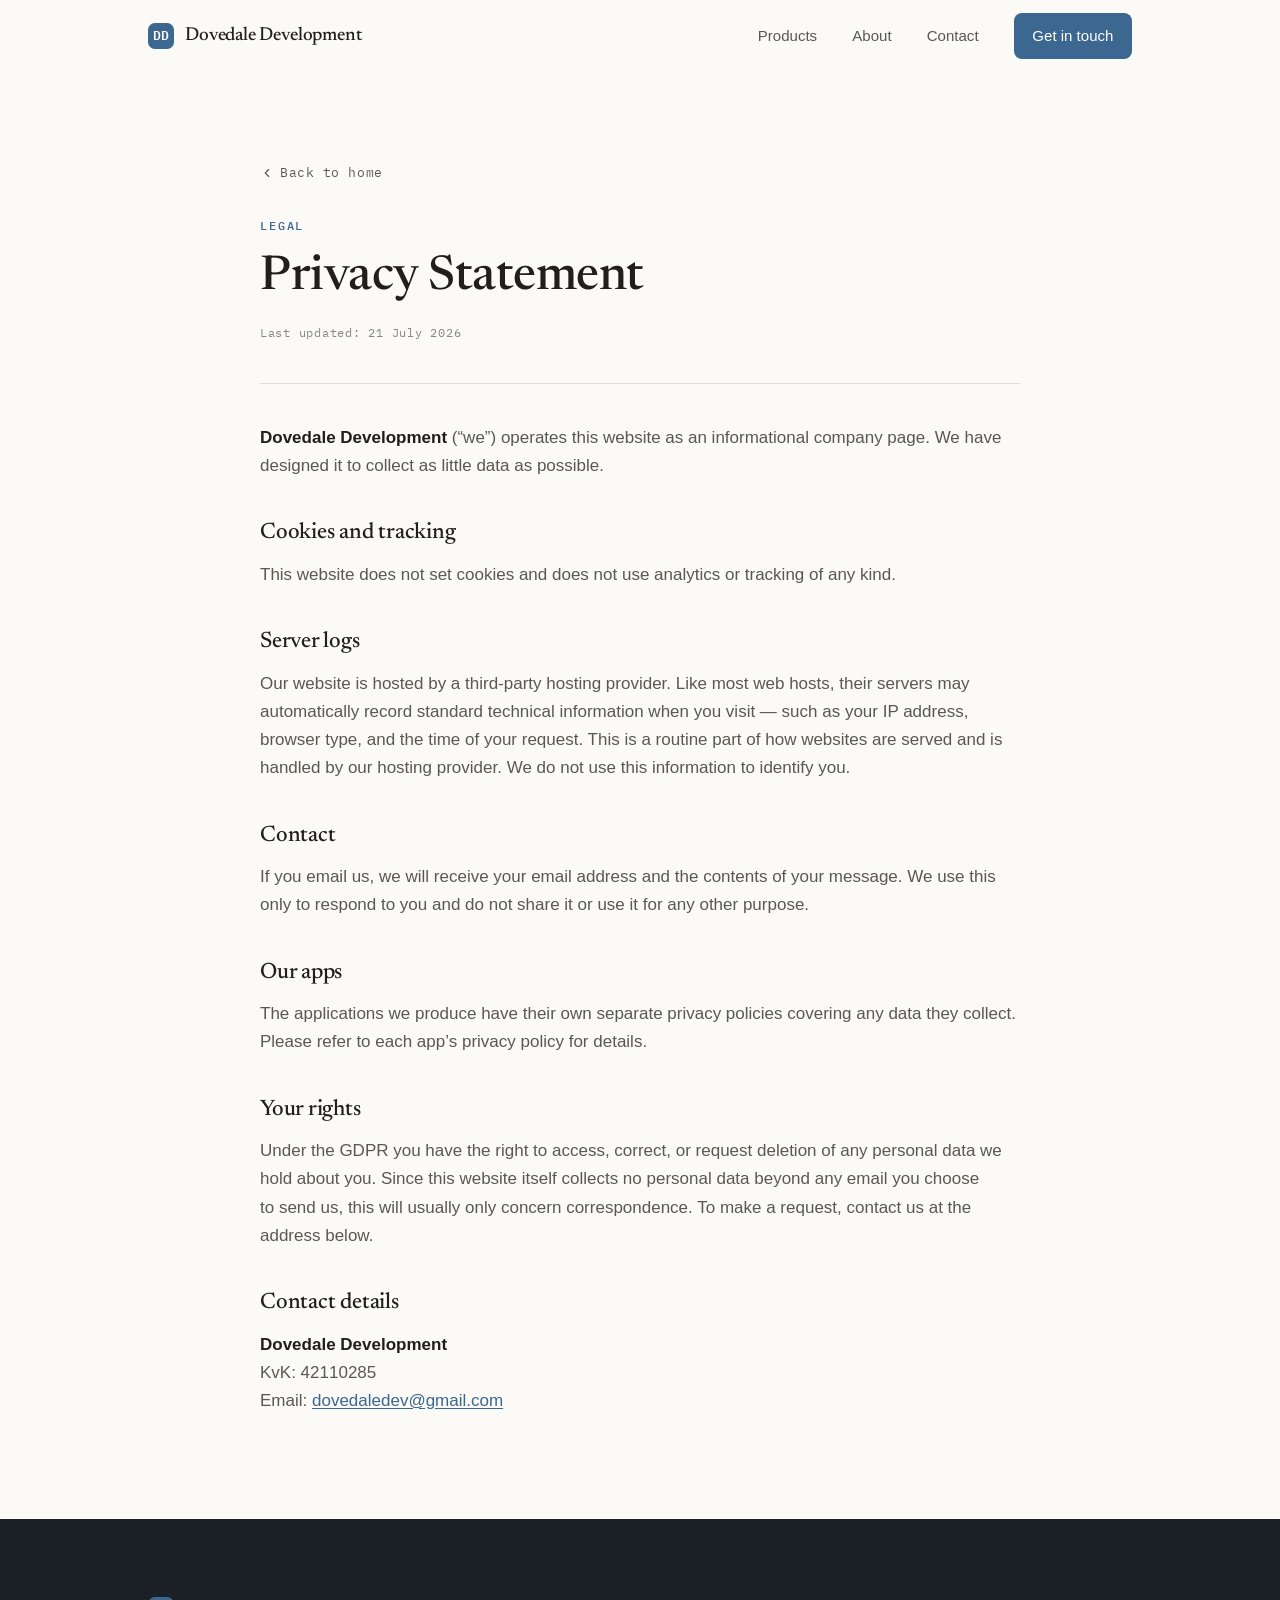
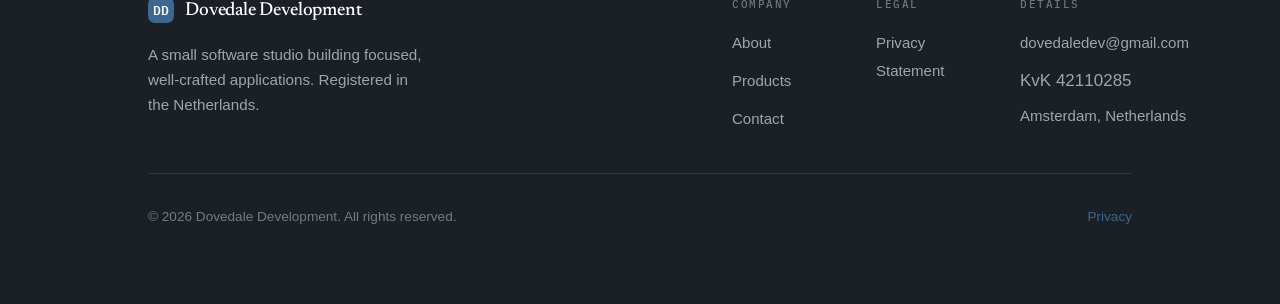
==== commit d9babc9b: "Update contact email  in index and privacy pages" ====
--- a/privacy.html
+++ b/privacy.html
@@ -50,7 +50,7 @@
           <a href="index.html#products">Products</a>
           <a href="index.html#about">About</a>
           <a href="index.html#contact">Contact</a>
-          <a class="btn" href="mailto:seanreilly123@hotmail.com"
+          <a class="btn" href="mailto:dovedaledev@gmail.com"
             >Get in touch</a
           >
         </nav>
@@ -150,8 +150,8 @@
               <strong>Dovedale Development</strong><br />
               KvK: 42110285<br />
               Email:
-              <a href="mailto:seanreilly123@hotmail.com"
-                >seanreilly123@hotmail.com</a
+              <a href="mailto:dovedaledev@gmail.com"
+                >dovedaledev@gmail.com</a
               >
             </p>
           </div>
@@ -195,8 +195,8 @@
               <h4>Details</h4>
               <ul>
                 <li>
-                  <a href="mailto:seanreilly123@hotmail.com"
-                    >seanreilly123@hotmail.com</a
+                  <a href="mailto:dovedaledev@gmail.com"
+                    >dovedaledev@gmail.com</a
                   >
                 </li>
                 <li>KvK 42110285</li>
